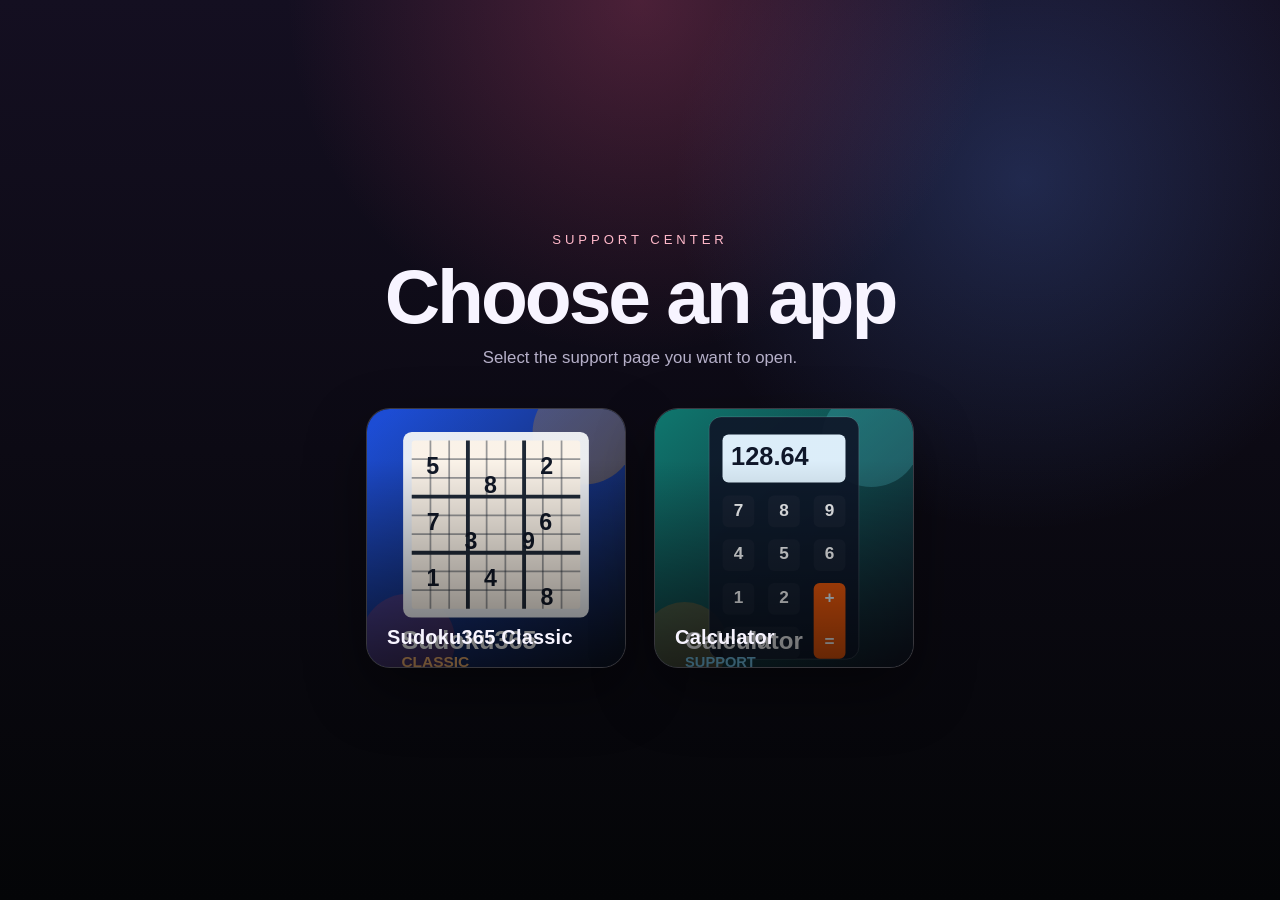
==== index.html @ 72785d3b "added calcualtor" ====
<!DOCTYPE html>
<html lang="en">

<head>
  <meta charset="UTF-8">
  <meta name="viewport" content="width=device-width, initial-scale=1.0">
  <title>App Support</title>
  <link rel="stylesheet" href="shared/css/landing.css">
</head>

<body>
  <main class="landing-shell">
    <div class="landing-copy">
      <p class="eyebrow">Support Center</p>
      <h1>Choose an app</h1>
      <p class="subtitle">Select the support page you want to open.</p>
    </div>

    <section class="app-grid" aria-label="App support pages">
      <!-- Duplicate one app-card block to add a new app to the landing page. -->
      <a class="app-card" href="sudoku/" aria-label="Open Sudoku365 Classic support">
        <img class="app-card__art" src="shared/icons/sudoku365-classic.svg" alt="Sudoku365 Classic icon">
        <span class="app-card__label">Sudoku365 Classic</span>
      </a>

      <a class="app-card" href="calculator/" aria-label="Open Calculator support">
        <img class="app-card__art" src="shared/icons/calculator-app.svg" alt="Calculator icon">
        <span class="app-card__label">Calculator</span>
      </a>
    </section>
  </main>
</body>

</html>
---- shared/css/landing.css ----
:root {
  --bg-top: #140f21;
  --bg-bottom: #040507;
  --panel: rgba(255, 255, 255, 0.06);
  --panel-border: rgba(255, 255, 255, 0.14);
  --text-main: #f7f4ff;
  --text-muted: #b6b0c9;
  --shadow: 0 24px 60px rgba(0, 0, 0, 0.42);
}

* {
  box-sizing: border-box;
  margin: 0;
  padding: 0;
}

html,
body {
  min-height: 100%;
}

body {
  font-family: "Avenir Next", "Segoe UI", sans-serif;
  color: var(--text-main);
  background:
    radial-gradient(circle at top, rgba(218, 77, 115, 0.28), transparent 32%),
    radial-gradient(circle at 80% 20%, rgba(89, 140, 255, 0.22), transparent 28%),
    linear-gradient(180deg, var(--bg-top) 0%, var(--bg-bottom) 100%);
}

.landing-shell {
  width: min(1080px, calc(100% - 32px));
  margin: 0 auto;
  min-height: 100vh;
  display: grid;
  align-content: center;
  gap: 40px;
  padding: 48px 0;
}

.landing-copy {
  text-align: center;
}

.eyebrow {
  text-transform: uppercase;
  letter-spacing: 0.3em;
  font-size: 0.82rem;
  color: #ffb8c9;
  margin-bottom: 12px;
}

h1 {
  font-size: clamp(2.4rem, 6vw, 4.8rem);
  line-height: 0.98;
  letter-spacing: -0.04em;
}

.subtitle {
  margin-top: 14px;
  color: var(--text-muted);
  font-size: 1.05rem;
}

.app-grid {
  display: grid;
  grid-template-columns: repeat(auto-fit, 260px);
  justify-content: center;
  gap: 28px;
}

.app-card {
  position: relative;
  overflow: hidden;
  width: 260px;
  aspect-ratio: 1 / 1;
  border-radius: 24px;
  border: 1px solid var(--panel-border);
  background: var(--panel);
  box-shadow: var(--shadow);
  text-decoration: none;
  color: inherit;
  transform: scale(1);
  transition: transform 180ms ease, border-color 180ms ease, box-shadow 180ms ease;
}

.app-card::after {
  content: "";
  position: absolute;
  inset: 0;
  background: linear-gradient(180deg, rgba(0, 0, 0, 0.02) 20%, rgba(0, 0, 0, 0.58) 100%);
}

.app-card:hover,
.app-card:focus-visible {
  transform: scale(1.03);
  border-color: rgba(255, 255, 255, 0.32);
  box-shadow: 0 32px 70px rgba(0, 0, 0, 0.5);
}

.app-card:focus-visible {
  outline: 2px solid #ffffff;
  outline-offset: 4px;
}

.app-card__art {
  width: 100%;
  height: 100%;
  object-fit: cover;
  display: block;
}

.app-card__label {
  position: absolute;
  left: 20px;
  right: 20px;
  bottom: 18px;
  z-index: 1;
  font-size: 1.25rem;
  font-weight: 700;
  letter-spacing: 0.01em;
}

@media (max-width: 640px) {
  .landing-shell {
    width: min(100% - 24px, 560px);
    gap: 28px;
    padding: 32px 0;
  }

  .app-grid {
    grid-template-columns: minmax(0, 320px);
    justify-content: center;
    gap: 18px;
  }

  .app-card {
    width: 100%;
  }
}
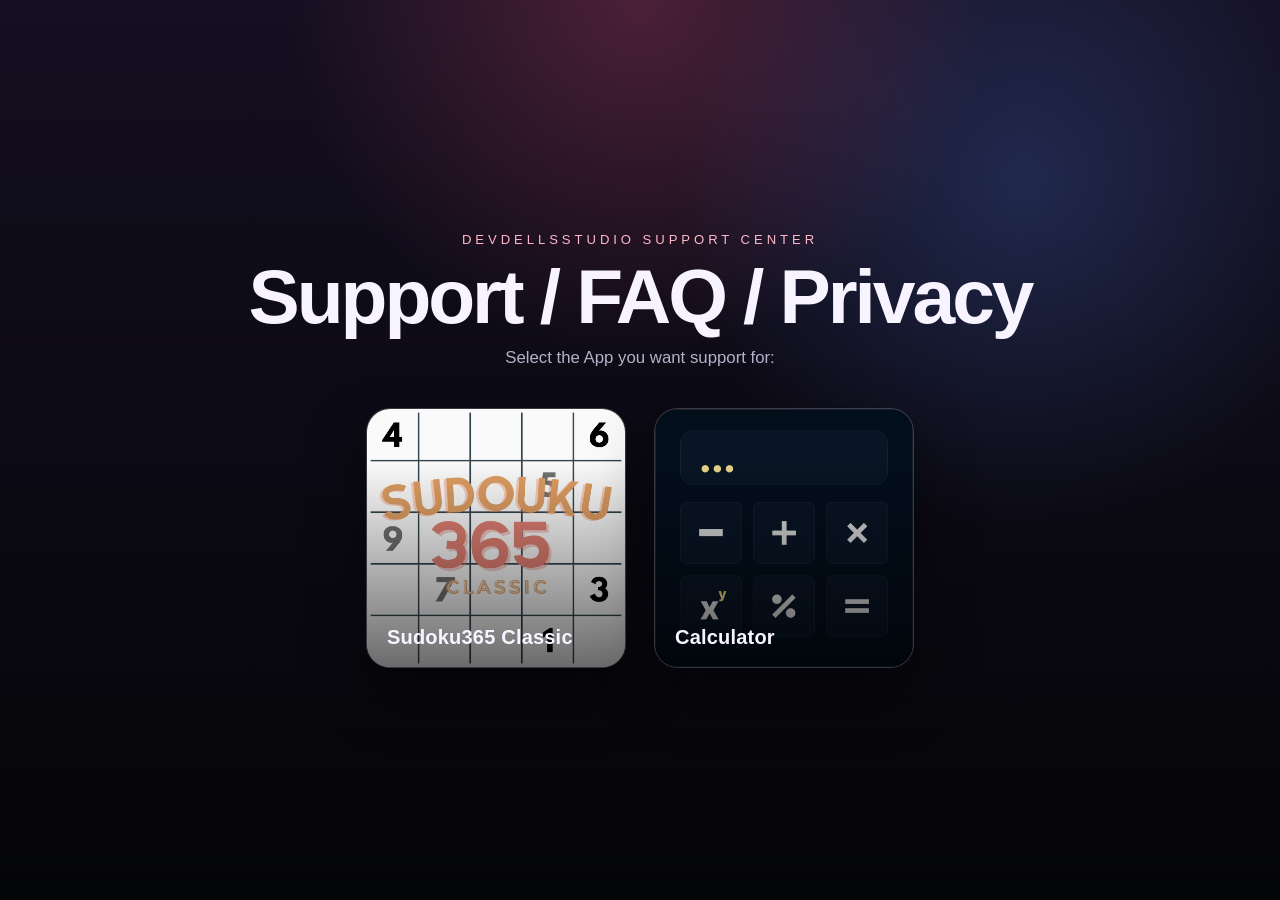
==== commit abe672ab: "updated pages" ====
--- a/index.html
+++ b/index.html
@@ -11,24 +11,24 @@
 <body>
   <main class="landing-shell">
     <div class="landing-copy">
-      <p class="eyebrow">Support Center</p>
-      <h1>Choose an app</h1>
-      <p class="subtitle">Select the support page you want to open.</p>
+      <p class="eyebrow">DevDellsStudio Support Center</p>
+      <h1>Support / FAQ / Privacy</h1>
+      <p class="subtitle">Select the App you want support for:</p>
     </div>
 
     <section class="app-grid" aria-label="App support pages">
       <!-- Duplicate one app-card block to add a new app to the landing page. -->
       <a class="app-card" href="sudoku/" aria-label="Open Sudoku365 Classic support">
-        <img class="app-card__art" src="shared/icons/sudoku365-classic.svg" alt="Sudoku365 Classic icon">
+        <img class="app-card__art" src="shared/icons/appicon.png" alt="Sudoku365 Classic icon">
         <span class="app-card__label">Sudoku365 Classic</span>
       </a>
 
       <a class="app-card" href="calculator/" aria-label="Open Calculator support">
-        <img class="app-card__art" src="shared/icons/calculator-app.svg" alt="Calculator icon">
+        <img class="app-card__art" src="shared/icons/AppIcon 1.png" alt="Calculator icon">
         <span class="app-card__label">Calculator</span>
       </a>
     </section>
   </main>
 </body>
 
-</html>
+</html>
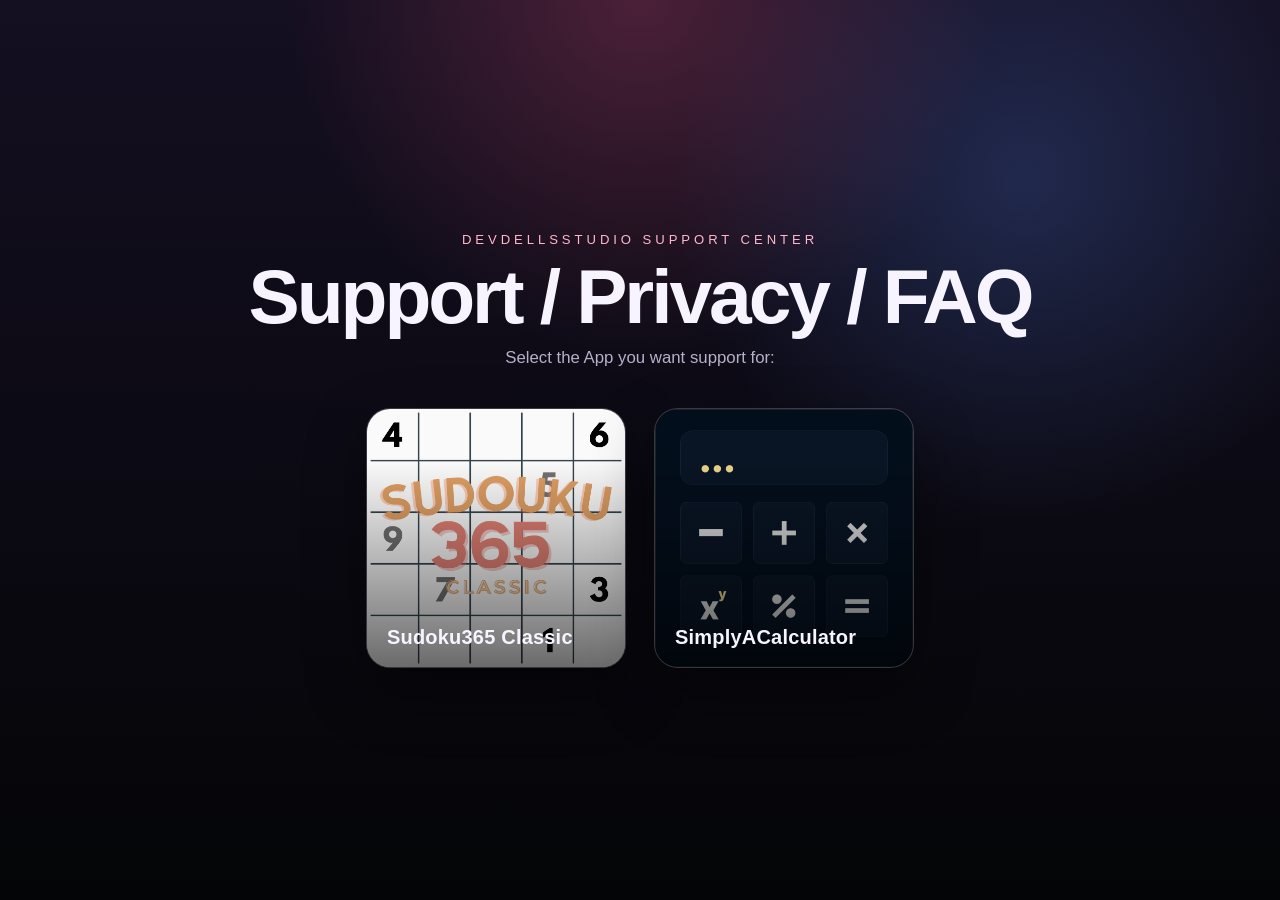
==== commit b754a6af: "Updated calculator app name and fixed paddings" ====
--- a/index.html
+++ b/index.html
@@ -12,7 +12,7 @@
   <main class="landing-shell">
     <div class="landing-copy">
       <p class="eyebrow">DevDellsStudio Support Center</p>
-      <h1>Support / FAQ / Privacy</h1>
+      <h1>Support / Privacy / FAQ</h1>
       <p class="subtitle">Select the App you want support for:</p>
     </div>
 
@@ -23,9 +23,9 @@
         <span class="app-card__label">Sudoku365 Classic</span>
       </a>
 
-      <a class="app-card" href="calculator/" aria-label="Open Calculator support">
-        <img class="app-card__art" src="shared/icons/AppIcon 1.png" alt="Calculator icon">
-        <span class="app-card__label">Calculator</span>
+      <a class="app-card" href="calculator/" aria-label="Open SimplyACalculator support">
+        <img class="app-card__art" src="shared/icons/AppIcon 1.png" alt="SimplyACalculator icon">
+        <span class="app-card__label">SimplyACalculator</span>
       </a>
     </section>
   </main>
--- a/shared/css/landing.css
+++ b/shared/css/landing.css
@@ -17,6 +17,8 @@
 html,
 body {
   min-height: 100%;
+  background-color: var(--bg-bottom);
+  overscroll-behavior-y: none;
 }
 
 body {
@@ -129,12 +131,12 @@
   }
 
   .app-grid {
-    grid-template-columns: minmax(0, 320px);
+    grid-template-columns: minmax(0, 280px);
     justify-content: center;
     gap: 18px;
   }
 
   .app-card {
-    width: 100%;
+    width: min(100%, 280px);
   }
-}
+}
